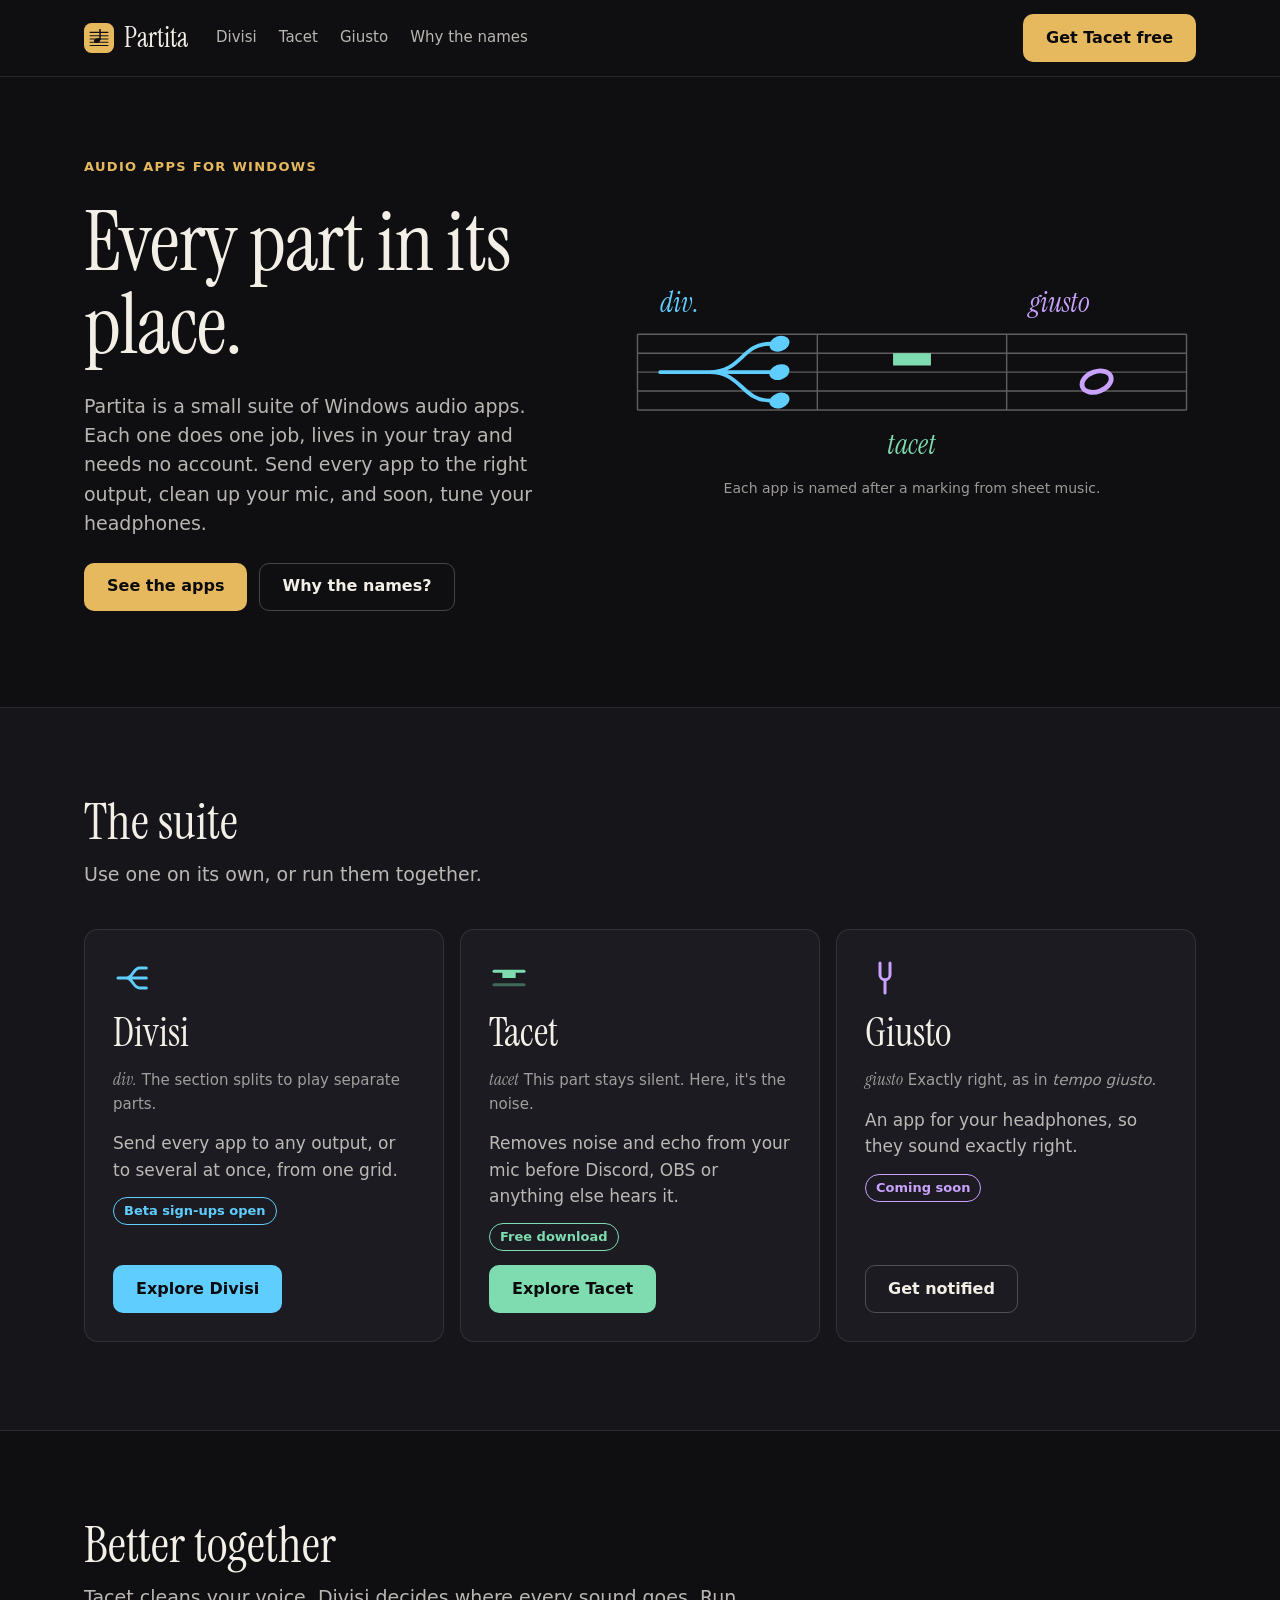
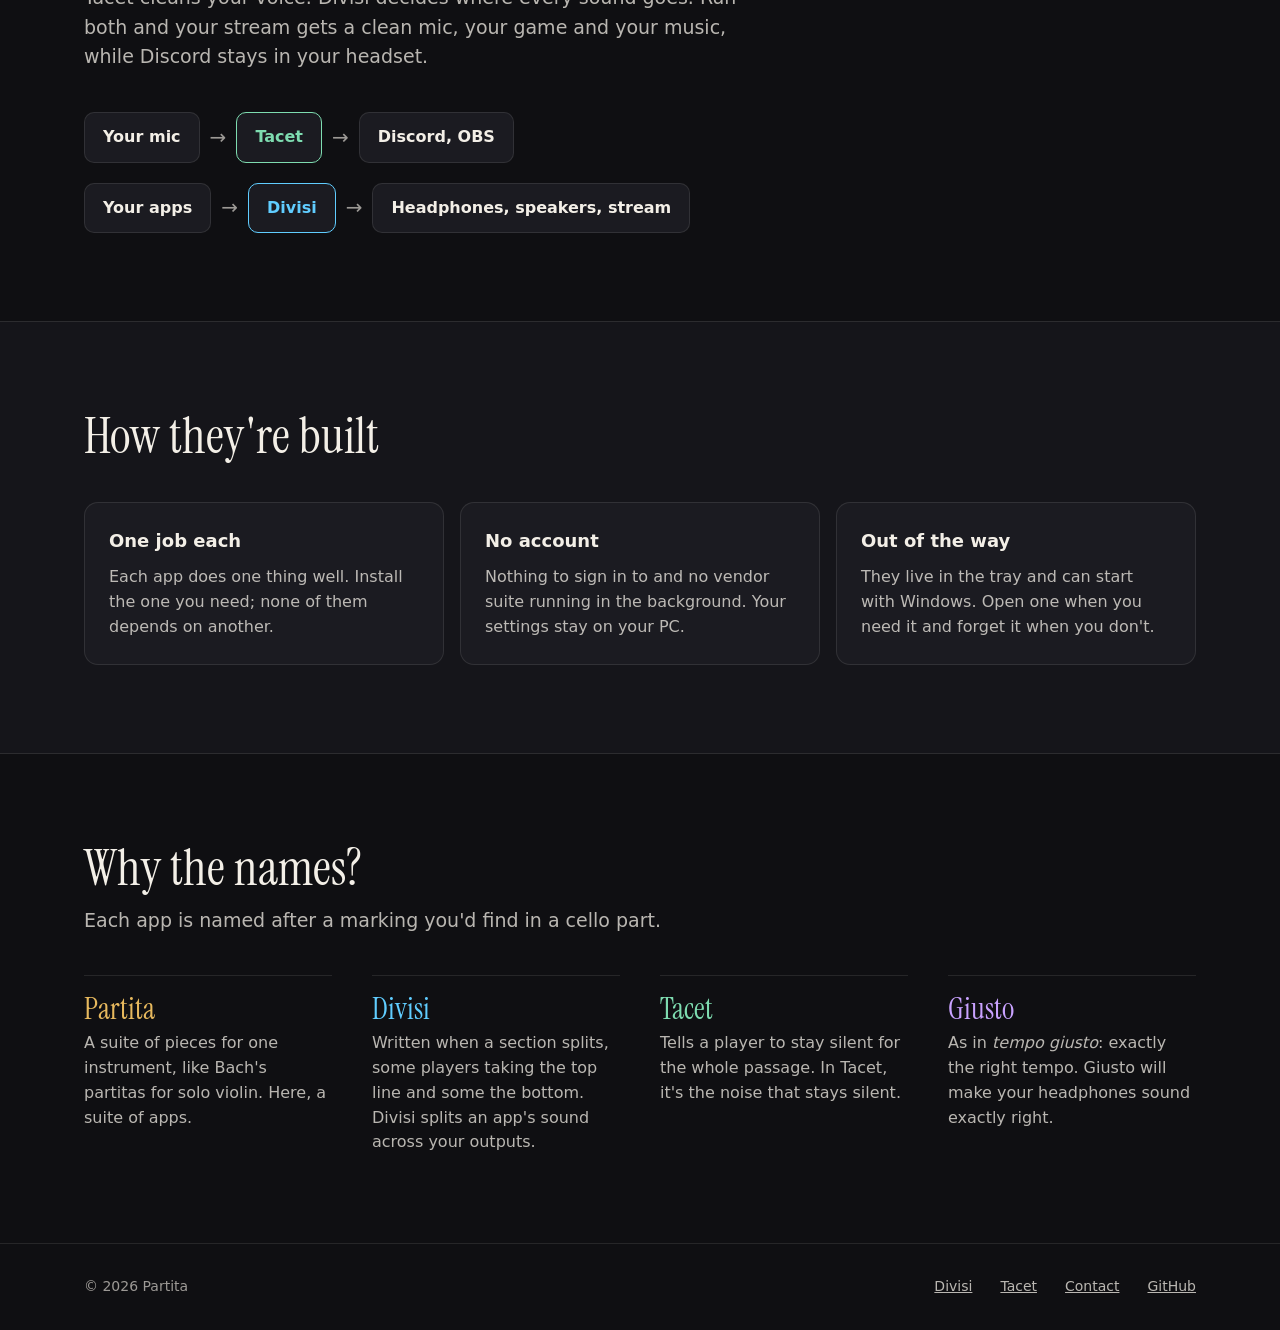
==== index.html @ 1d2a06c7 "Add Partita website: home, Divisi and Tacet pages Static site for the Partita suite of Windows audio" ====
<!doctype html>
<html lang="en">
<head>
<meta charset="utf-8">
<meta name="viewport" content="width=device-width, initial-scale=1">
<title>Partita: audio apps for Windows</title>
<meta name="description" content="Partita is a small suite of Windows audio apps. Divisi routes every app to any output, Tacet cleans up your mic, and Giusto is coming soon for headphones.">
<link rel="icon" href="favicon.svg" type="image/svg+xml">
<link rel="preconnect" href="https://fonts.googleapis.com">
<link rel="preconnect" href="https://fonts.gstatic.com" crossorigin>
<link rel="stylesheet" href="https://fonts.googleapis.com/css2?family=Instrument+Serif:ital@0;1&display=swap">
<link rel="stylesheet" href="style.css">
</head>
<body>

<header class="site-header">
  <nav class="wrap" aria-label="Main">
    <a class="brand" href="./" aria-current="page"><img src="favicon.svg" width="30" height="30" alt="">Partita</a>
    <div class="nav-links">
      <a href="divisi/">Divisi</a>
      <a href="tacet/">Tacet</a>
      <a href="#giusto">Giusto</a>
      <a href="#names">Why the names</a>
    </div>
    <a class="btn btn-primary" href="tacet/#download">Get Tacet free</a>
  </nav>
</header>

<main>
  <div class="wrap hero">
    <div class="stack">
      <p class="eyebrow">Audio apps for Windows</p>
      <h1>Every part in its place.</h1>
      <p class="lead">Partita is a small suite of Windows audio apps. Each one does one job, lives in your tray and needs no account. Send every app to the right output, clean up your mic, and soon, tune your headphones.</p>
      <div class="actions">
        <a class="btn btn-primary" href="#apps">See the apps</a>
        <a class="btn btn-ghost" href="#names">Why the names?</a>
      </div>
    </div>
    <div class="hero-art">
      <svg class="score" viewBox="0 0 600 210" role="img" aria-label="A bar of sheet music with the three markings the apps are named after: div., tacet and giusto.">
        <path class="staff-lines" d="M10 70H590M10 90H590M10 110H590M10 130H590M10 150H590M10 70V150M200 70V150M400 70V150M590 70V150" fill="none"/>
        <g style="color: var(--divisi)">
          <text x="34" y="46">div.</text>
          <path d="M34 110H86C120 110 120 80 150 80M86 110H150M86 110C120 110 120 140 150 140" fill="none" stroke="currentColor" stroke-width="4" stroke-linecap="round"/>
          <ellipse cx="160" cy="80" rx="11" ry="8" transform="rotate(-20 160 80)" fill="currentColor"/>
          <ellipse cx="160" cy="110" rx="11" ry="8" transform="rotate(-20 160 110)" fill="currentColor"/>
          <ellipse cx="160" cy="140" rx="11" ry="8" transform="rotate(-20 160 140)" fill="currentColor"/>
        </g>
        <g style="color: var(--tacet)">
          <rect x="280" y="90" width="40" height="13" fill="currentColor"/>
          <text x="300" y="196" text-anchor="middle">tacet</text>
        </g>
        <g style="color: var(--giusto)">
          <text x="424" y="46">giusto</text>
          <ellipse cx="495" cy="120" rx="16" ry="10.5" fill="none" stroke="currentColor" stroke-width="5" transform="rotate(-20 495 120)"/>
        </g>
      </svg>
      <p class="small" style="text-align: center">Each app is named after a marking from sheet music.</p>
    </div>
  </div>

  <section id="apps" class="alt">
    <div class="wrap">
      <div class="section-head">
        <h2>The suite</h2>
        <p>Use one on its own, or run them together.</p>
      </div>
      <div class="grid">
        <article class="card product" style="--c: var(--divisi)">
          <svg class="icon" viewBox="0 0 24 24" aria-hidden="true" fill="none" stroke="currentColor" stroke-width="1.8" stroke-linecap="round"><path d="M3 12h5c4 0 4-6 8-6h4M8 12h12M8 12c4 0 4 6 8 6h4"/></svg>
          <h3>Divisi</h3>
          <p class="meaning"><em>div.</em> The section splits to play separate parts.</p>
          <p class="pitch">Send every app to any output, or to several at once, from one grid.</p>
          <span class="pill">Beta sign-ups open</span>
          <a class="btn" href="divisi/">Explore Divisi</a>
        </article>
        <article class="card product" style="--c: var(--tacet)">
          <svg class="icon" viewBox="0 0 24 24" aria-hidden="true" fill="none" stroke="currentColor" stroke-width="1.8" stroke-linecap="round"><path d="M3 8h18"/><rect x="8" y="8" width="8" height="4" fill="currentColor" stroke="none"/><path d="M3 16h18" opacity="0.4"/></svg>
          <h3>Tacet</h3>
          <p class="meaning"><em>tacet</em> This part stays silent. Here, it's the noise.</p>
          <p class="pitch">Removes noise and echo from your mic before Discord, OBS or anything else hears it.</p>
          <span class="pill">Free download</span>
          <a class="btn" href="tacet/">Explore Tacet</a>
        </article>
        <article id="giusto" class="card product" style="--c: var(--giusto)">
          <svg class="icon" viewBox="0 0 24 24" aria-hidden="true" fill="none" stroke="currentColor" stroke-width="1.8" stroke-linecap="round"><path d="M9 3v7a3 3 0 0 0 6 0V3M12 13v8"/></svg>
          <h3>Giusto</h3>
          <p class="meaning"><em>giusto</em> Exactly right, as in <i>tempo giusto</i>.</p>
          <p class="pitch">An app for your headphones, so they sound exactly right.</p>
          <span class="pill">Coming soon</span>
          <a class="btn btn-ghost" href="mailto:contact@example.com?subject=Tell%20me%20when%20Giusto%20is%20out">Get notified</a>
        </article>
      </div>
    </div>
  </section>

  <section>
    <div class="wrap">
      <div class="section-head">
        <h2>Better together</h2>
        <p>Tacet cleans your voice. Divisi decides where every sound goes. Run both and your stream gets a clean mic, your game and your music, while Discord stays in your headset.</p>
      </div>
      <div class="stack">
        <div class="flow" role="img" aria-label="Your mic goes through Tacet, then to Discord and OBS.">
          <span aria-hidden="true">Your mic</span><span class="arrow" aria-hidden="true">→</span>
          <span class="hl" style="--hl: var(--tacet)" aria-hidden="true">Tacet</span><span class="arrow" aria-hidden="true">→</span>
          <span aria-hidden="true">Discord, OBS</span>
        </div>
        <div class="flow" role="img" aria-label="Your apps go through Divisi, then to your headphones, speakers and stream.">
          <span aria-hidden="true">Your apps</span><span class="arrow" aria-hidden="true">→</span>
          <span class="hl" style="--hl: var(--divisi)" aria-hidden="true">Divisi</span><span class="arrow" aria-hidden="true">→</span>
          <span aria-hidden="true">Headphones, speakers, stream</span>
        </div>
      </div>
    </div>
  </section>

  <section class="alt">
    <div class="wrap">
      <div class="section-head">
        <h2>How they're built</h2>
      </div>
      <div class="grid">
        <div class="card">
          <h3>One job each</h3>
          <p>Each app does one thing well. Install the one you need; none of them depends on another.</p>
        </div>
        <div class="card">
          <h3>No account</h3>
          <p>Nothing to sign in to and no vendor suite running in the background. Your settings stay on your PC.</p>
        </div>
        <div class="card">
          <h3>Out of the way</h3>
          <p>They live in the tray and can start with Windows. Open one when you need it and forget it when you don't.</p>
        </div>
      </div>
    </div>
  </section>

  <section id="names">
    <div class="wrap">
      <div class="section-head">
        <h2>Why the names?</h2>
        <p>Each app is named after a marking you'd find in a cello part.</p>
      </div>
      <dl class="names">
        <div><dt style="color: var(--gold)">Partita</dt><dd>A suite of pieces for one instrument, like Bach's partitas for solo violin. Here, a suite of apps.</dd></div>
        <div><dt style="color: var(--divisi)">Divisi</dt><dd>Written when a section splits, some players taking the top line and some the bottom. Divisi splits an app's sound across your outputs.</dd></div>
        <div><dt style="color: var(--tacet)">Tacet</dt><dd>Tells a player to stay silent for the whole passage. In Tacet, it's the noise that stays silent.</dd></div>
        <div><dt style="color: var(--giusto)">Giusto</dt><dd>As in <i>tempo giusto</i>: exactly the right tempo. Giusto will make your headphones sound exactly right.</dd></div>
      </dl>
    </div>
  </section>
</main>

<footer class="site-footer">
  <div class="wrap">
    <span>© 2026 Partita</span>
    <a href="divisi/">Divisi</a>
    <a href="tacet/">Tacet</a>
    <a href="mailto:contact@example.com">Contact</a>
    <a href="https://github.com/TooCoolCello">GitHub</a>
  </div>
</footer>

</body>
</html>
---- style.css ----
/* Partita: one stylesheet for every page. Each page sets its accent with a body class. */
:root {
  color-scheme: dark;
  --bg: #0f0f12;
  --bg-alt: #15151a;
  --card: #1b1b21;
  --line: rgba(243, 239, 231, 0.1);
  --text: #f3efe7;
  --muted: rgba(243, 239, 231, 0.75);
  --dim: rgba(243, 239, 231, 0.62);
  --gold: #e7b95e;
  --divisi: #60cdff;
  --tacet: #7edcb0;
  --giusto: #c9a2ff;
  --accent: var(--gold);
  --serif: "Instrument Serif", Georgia, "Times New Roman", serif;
  --sans: "Segoe UI Variable Text", "Segoe UI Variable", "Segoe UI", system-ui, -apple-system, sans-serif;
}
.page-divisi { --accent: var(--divisi); }
.page-tacet { --accent: var(--tacet); }

* { box-sizing: border-box; }
html { scroll-behavior: smooth; }
@media (prefers-reduced-motion: reduce) { html { scroll-behavior: auto; } }
body { margin: 0; background: var(--bg); color: var(--text); font: 16px/1.55 var(--sans); }
a { color: var(--accent); }
:focus-visible { outline: 2px solid var(--text); outline-offset: 3px; border-radius: 4px; }
h1, h2, h3 { margin: 0; font-weight: 400; }
h1 { font-family: var(--serif); font-size: clamp(2.8rem, 6.5vw, 5.2rem); line-height: 1; letter-spacing: -0.01em; }
h2 { font-family: var(--serif); font-size: clamp(2.1rem, 4.2vw, 3.1rem); line-height: 1.05; }
h3 { font-size: 18px; font-weight: 600; }
p { margin: 0; }
em { font-family: var(--serif); font-size: 1.15em; }

.wrap { max-width: 1160px; margin: 0 auto; padding: 0 24px; }
section { padding: 88px 0; }
.alt { background: var(--bg-alt); border-block: 1px solid var(--line); }
.stack { display: flex; flex-direction: column; gap: 20px; }
.section-head { display: flex; flex-direction: column; gap: 12px; max-width: 660px; margin-bottom: 40px; }
.section-head p, .lead { font-size: 19px; color: var(--muted); }
.lead { max-width: 38ch; }
.small { font-size: 14px; color: var(--dim); }
.eyebrow { font-size: 13px; font-weight: 600; letter-spacing: 0.1em; text-transform: uppercase; color: var(--accent); }

/* Header and footer */
.site-header { border-bottom: 1px solid var(--line); }
.site-header nav { display: flex; flex-wrap: wrap; align-items: center; gap: 8px 28px; padding-block: 14px; }
@media (max-width: 600px) { .site-header .btn { display: none; } }
.brand { display: flex; align-items: center; gap: 10px; color: var(--text); text-decoration: none; font-family: var(--serif); font-size: 28px; line-height: 1; }
.nav-links { display: flex; flex-wrap: wrap; gap: 0 22px; flex-grow: 1; }
.nav-links a { color: var(--muted); text-decoration: none; font-size: 15px; padding: 12px 0; }
.nav-links a:hover, .nav-links a[aria-current="page"] { color: var(--text); }
.site-footer { border-top: 1px solid var(--line); padding: 32px 0; font-size: 14px; color: var(--dim); }
.site-footer .wrap { display: flex; flex-wrap: wrap; gap: 8px 28px; }
.site-footer span { flex-grow: 1; }
.site-footer a { color: var(--muted); }

/* Buttons and pills */
.actions { display: flex; flex-wrap: wrap; gap: 12px; }
.btn { display: inline-flex; align-items: center; justify-content: center; min-height: 48px; padding: 0 22px; border-radius: 10px; border: 1px solid transparent; font: inherit; font-weight: 600; text-decoration: none; cursor: pointer; }
.btn-primary { background: var(--accent); color: #0b0b0d; }
.btn-primary:hover { filter: brightness(1.08); }
.btn-ghost { border-color: rgba(243, 239, 231, 0.24); color: var(--text); }
.btn-ghost:hover { border-color: rgba(243, 239, 231, 0.5); }
.pill { align-self: flex-start; padding: 3px 10px; border-radius: 999px; font-size: 13px; font-weight: 600; border: 1px solid currentColor; }

/* Hero */
.hero { display: flex; flex-wrap: wrap; align-items: center; gap: 56px; padding: 80px 24px 96px; }
.hero > .stack { flex: 1 1 420px; min-width: 0; gap: 24px; }
.hero-art { flex: 1 1 500px; min-width: 0; display: flex; flex-direction: column; gap: 12px; }

/* Cards */
.grid { display: grid; grid-template-columns: repeat(auto-fit, minmax(min(100%, 300px), 1fr)); gap: 16px; }
.card { padding: 24px; border-radius: 14px; background: var(--card); border: 1px solid var(--line); display: flex; flex-direction: column; gap: 10px; }
.card p { color: var(--muted); }
.icon { width: 28px; height: 28px; color: var(--accent); flex: none; }

/* Product cards on the home page */
.product { padding: 28px; gap: 14px; color: var(--c); }
.product h3 { font-family: var(--serif); font-weight: 400; font-size: 40px; line-height: 1; color: var(--text); }
.product .meaning { color: var(--dim); font-size: 15px; }
.product .pitch { color: var(--muted); font-size: 17px; }
.product .btn { margin-top: auto; align-self: flex-start; background: var(--c); color: #0b0b0d; }
.product .btn.btn-ghost { background: none; color: var(--text); }
.product svg.icon { width: 40px; height: 40px; color: var(--c); }

/* Sheet music art */
.score { width: 100%; height: auto; display: block; }
.score .staff-lines { stroke: rgba(243, 239, 231, 0.35); stroke-width: 1.5; }
.score text { font-family: var(--serif); font-style: italic; font-size: 30px; fill: currentColor; }

/* Names list */
.names { display: grid; grid-template-columns: repeat(auto-fit, minmax(min(100%, 240px), 1fr)); gap: 32px 40px; margin: 0; }
.names div { display: flex; flex-direction: column; gap: 6px; border-top: 1px solid var(--line); padding-top: 16px; }
.names dt { font-family: var(--serif); font-size: 30px; line-height: 1.1; }
.names dd { margin: 0; color: var(--muted); }

/* Flow diagram */
.flow { display: flex; flex-wrap: wrap; align-items: center; gap: 10px; }
.flow span:not(.arrow) { padding: 12px 18px; border-radius: 10px; background: var(--card); border: 1px solid var(--line); font-weight: 600; }
.flow .hl { border-color: var(--hl, var(--accent)) !important; color: var(--hl, var(--accent)); }
.flow .arrow { color: var(--dim); font-size: 20px; }

/* App window mock-ups (Divisi matrix, Tacet waveform) */
.window { background: #1c1c1c; border: 1px solid rgba(255, 255, 255, 0.09); border-radius: 12px; box-shadow: 0 20px 60px rgba(0, 0, 0, 0.5); overflow: hidden; }
.window-bar { display: flex; align-items: center; gap: 10px; padding: 12px 16px; border-bottom: 1px solid rgba(255, 255, 255, 0.08); font-size: 13px; }
.window-bar .grow { flex-grow: 1; }
.chip { padding: 3px 10px; border-radius: 4px; background: rgba(255, 255, 255, 0.06); border: 1px solid rgba(255, 255, 255, 0.08); color: var(--muted); font-size: 12px; }

.matrix { padding: 16px; overflow-x: auto; }
.matrix-grid { display: grid; grid-template-columns: minmax(140px, 1.5fr) repeat(3, minmax(70px, 1fr)); gap: 8px; align-items: center; min-width: 420px; }
.matrix-grid .out { font-size: 12px; color: var(--dim); text-align: center; }
.app { display: flex; align-items: center; gap: 10px; min-width: 0; }
.app .tile { flex: none; width: 32px; height: 32px; border-radius: 8px; display: flex; align-items: center; justify-content: center; font-weight: 700; font-size: 14px; }
.app b { display: block; font-size: 14px; }
.app small { display: block; font-size: 12px; color: var(--dim); white-space: nowrap; overflow: hidden; text-overflow: ellipsis; }
.cell { height: 48px; border-radius: 8px; border: 1px solid rgba(255, 255, 255, 0.08); background: rgba(255, 255, 255, 0.03); color: var(--text); font: inherit; font-size: 11px; cursor: pointer; padding: 0; display: flex; flex-direction: column; align-items: center; justify-content: center; gap: 4px; }
.cell:hover { border-color: rgba(255, 255, 255, 0.2); }
.dot { width: 7px; height: 7px; border-radius: 50%; background: rgba(255, 255, 255, 0.28); }
.cell .gain { visibility: hidden; line-height: 1; color: var(--muted); font-variant-numeric: tabular-nums; }
.cell[aria-pressed="true"] { border-color: var(--accent); background: rgba(96, 205, 255, 0.13); }
.cell[aria-pressed="true"] .dot, .on .dot { width: 10px; height: 10px; background: var(--accent); }
.cell[aria-pressed="true"] .gain { visibility: visible; }

.flyout { width: 100%; max-width: 360px; margin: 0 auto; border-radius: 8px; background: #262626; font-size: 13px; }
.flyout .rows { padding: 4px 16px 12px; display: grid; grid-template-columns: 80px repeat(3, 1fr); gap: 6px; align-items: center; }
.flyout .rows .out { font-size: 11px; color: var(--dim); text-align: center; }
.flyout .slot { height: 28px; border-radius: 6px; background: rgba(255, 255, 255, 0.03); display: flex; align-items: center; justify-content: center; }
.flyout .slot.on { background: rgba(255, 255, 255, 0.08); }
.flyout .foot { border-top: 1px solid rgba(255, 255, 255, 0.08); padding: 10px 16px; font-size: 12px; color: var(--muted); }
.taskbar { max-width: 360px; height: 40px; margin: 12px auto 0; border-radius: 8px; background: #1c1c1c; display: flex; align-items: center; justify-content: flex-end; gap: 10px; padding: 0 12px; font-size: 12px; color: var(--muted); }

.wave { padding: 20px; display: flex; flex-direction: column; gap: 18px; }
.wave figure { margin: 0; display: flex; flex-direction: column; gap: 8px; }
.wave figcaption { font-size: 13px; color: var(--dim); }
.wave svg { width: 100%; height: auto; display: block; }
.wave .before { color: rgba(243, 239, 231, 0.4); }
.wave .after { color: var(--tacet); }

/* Pricing */
.price { font-size: 46px; font-weight: 700; line-height: 1.1; }
.price small { font-size: 16px; font-weight: 400; color: var(--muted); }
.card ul { margin: 0; padding-left: 20px; color: var(--muted); display: flex; flex-direction: column; gap: 6px; }
.card .btn { margin-top: auto; }
.featured { border: 2px solid var(--accent); }

/* FAQ */
.faq { max-width: 820px; }
details { padding: 18px 22px; border-radius: 12px; background: var(--card); border: 1px solid var(--line); }
details + details { margin-top: 12px; }
summary { cursor: pointer; font-size: 18px; font-weight: 600; }
details p { margin-top: 10px; color: var(--muted); }

.notes { margin: 0; padding-left: 20px; color: var(--muted); display: flex; flex-direction: column; gap: 10px; max-width: 70ch; }
.center { text-align: center; align-items: center; }
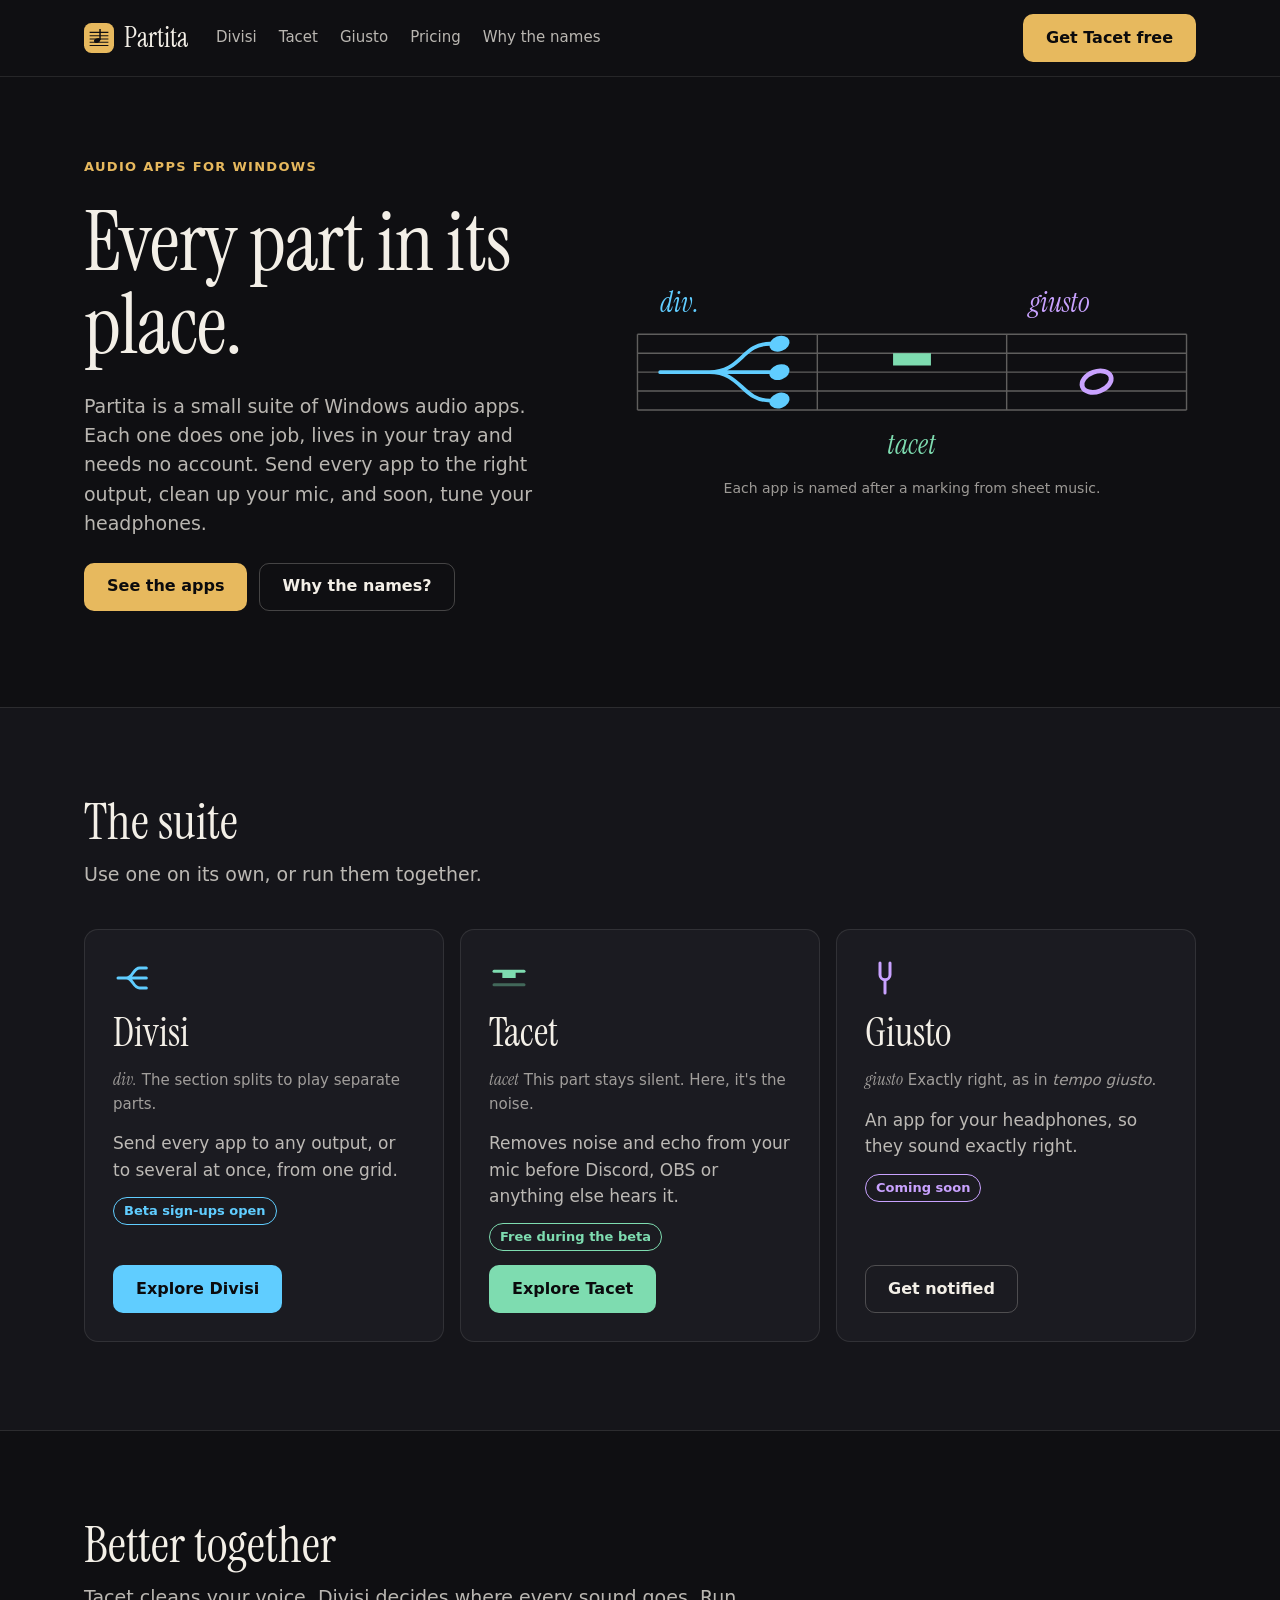
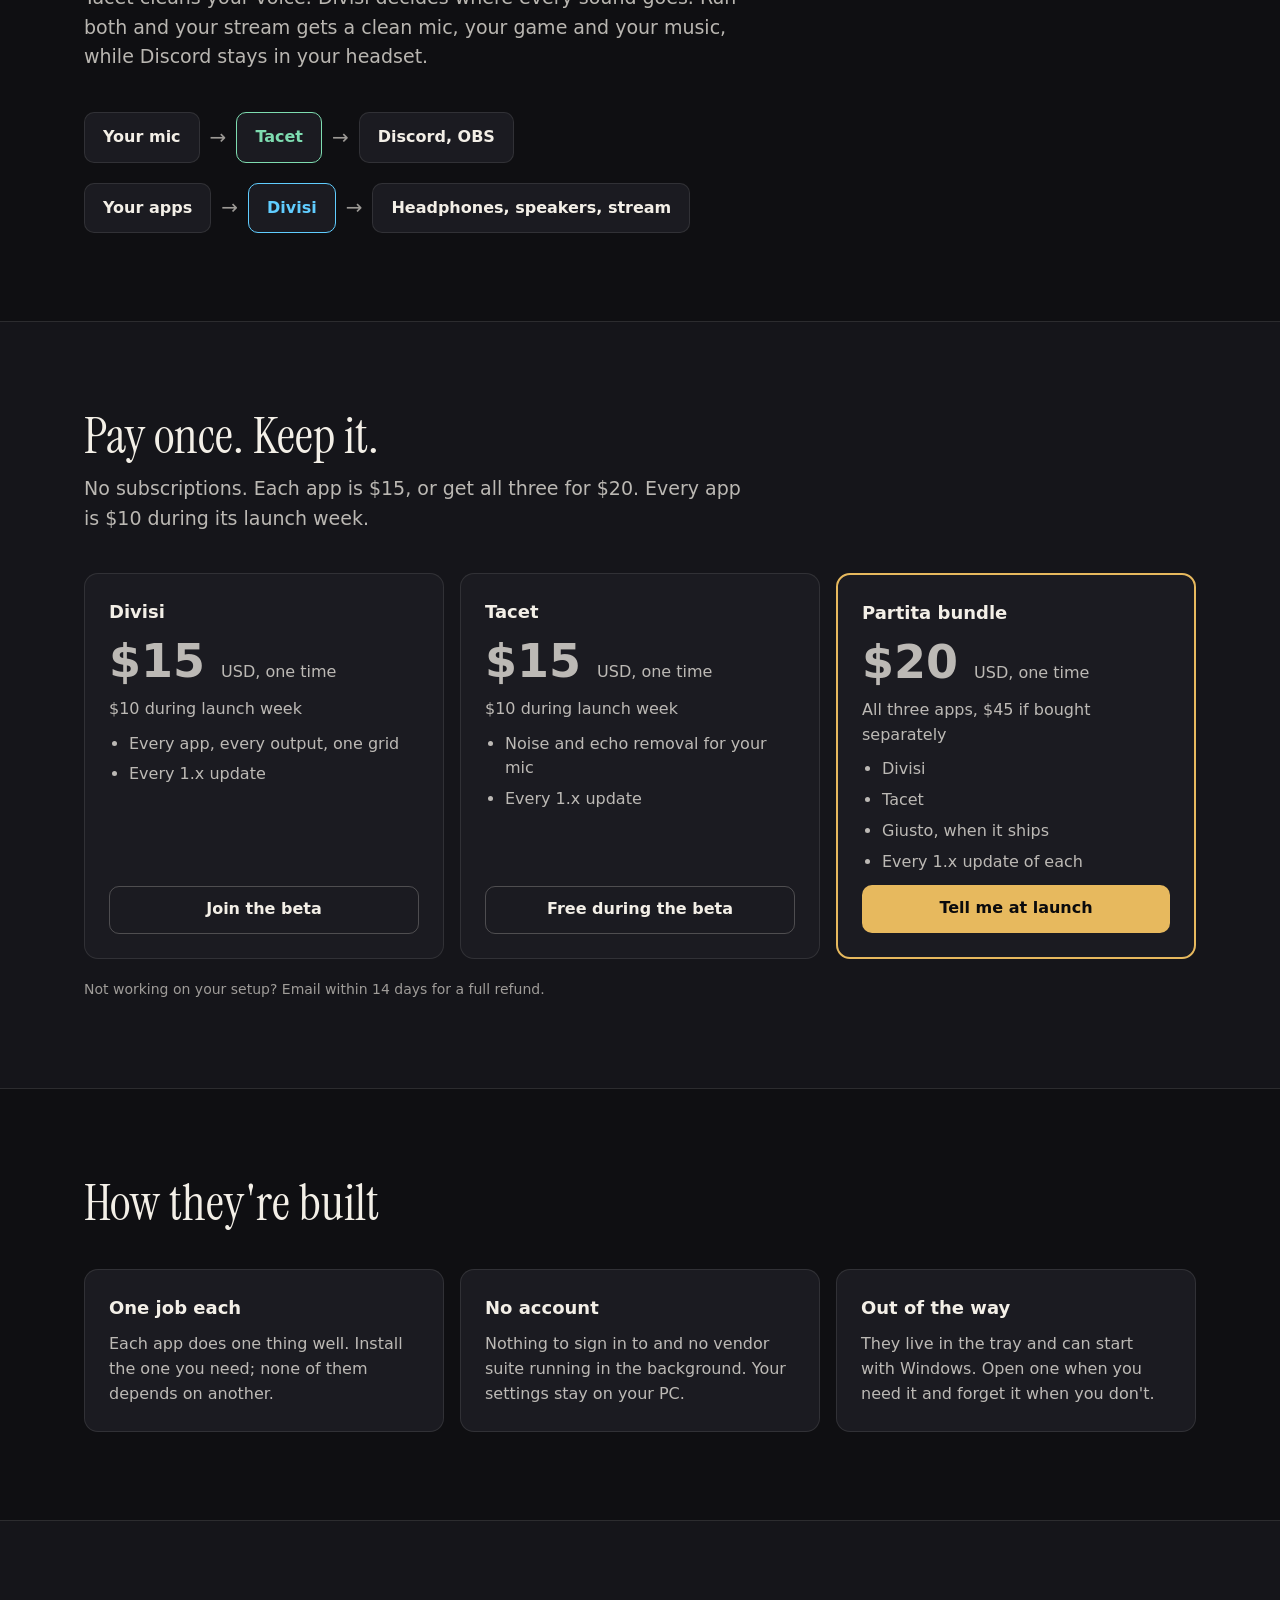
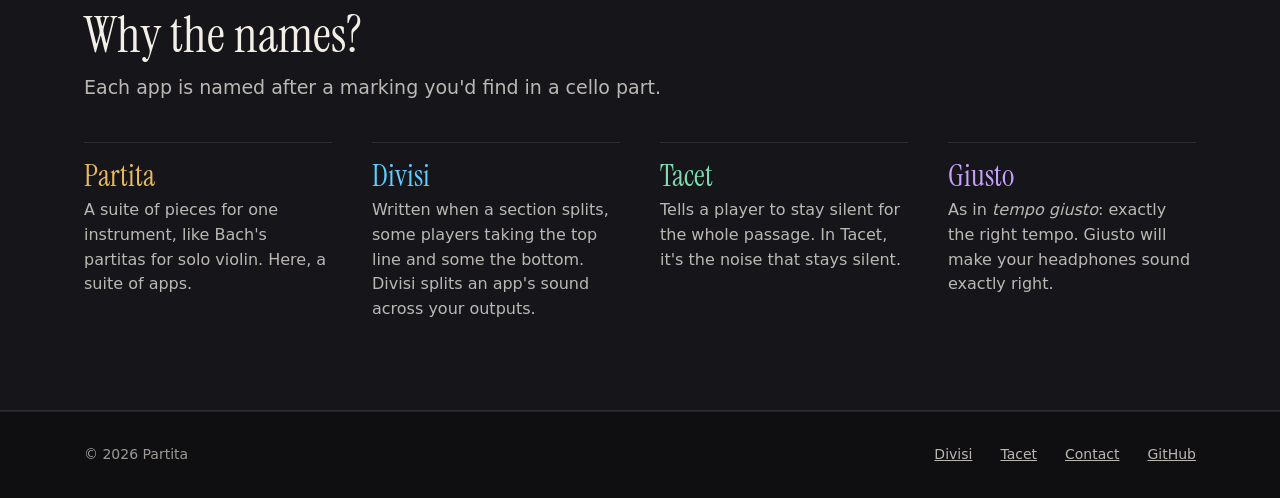
==== commit 6922ae0d: "Add pricing: $15 per app, $20 Partita bundle Each app is $15 one time ($10 in its launch week); the " ====
--- a/index.html
+++ b/index.html
@@ -20,6 +20,7 @@
       <a href="divisi/">Divisi</a>
       <a href="tacet/">Tacet</a>
       <a href="#giusto">Giusto</a>
+      <a href="#pricing">Pricing</a>
       <a href="#names">Why the names</a>
     </div>
     <a class="btn btn-primary" href="tacet/#download">Get Tacet free</a>
@@ -80,7 +81,7 @@
           <h3>Tacet</h3>
           <p class="meaning"><em>tacet</em> This part stays silent. Here, it's the noise.</p>
           <p class="pitch">Removes noise and echo from your mic before Discord, OBS or anything else hears it.</p>
-          <span class="pill">Free download</span>
+          <span class="pill">Free during the beta</span>
           <a class="btn" href="tacet/">Explore Tacet</a>
         </article>
         <article id="giusto" class="card product" style="--c: var(--giusto)">
@@ -116,7 +117,40 @@
     </div>
   </section>
 
-  <section class="alt">
+  <section id="pricing" class="alt">
+    <div class="wrap">
+      <div class="section-head">
+        <h2>Pay once. Keep it.</h2>
+        <p>No subscriptions. Each app is $15, or get all three for $20. Every app is $10 during its launch week.</p>
+      </div>
+      <div class="grid">
+        <div class="card" style="--accent: var(--divisi)">
+          <h3>Divisi</h3>
+          <p class="price">$15 <small>USD, one time</small></p>
+          <p class="launch">$10 during launch week</p>
+          <ul><li>Every app, every output, one grid</li><li>Every 1.x update</li></ul>
+          <a class="btn btn-ghost" href="divisi/#beta">Join the beta</a>
+        </div>
+        <div class="card" style="--accent: var(--tacet)">
+          <h3>Tacet</h3>
+          <p class="price">$15 <small>USD, one time</small></p>
+          <p class="launch">$10 during launch week</p>
+          <ul><li>Noise and echo removal for your mic</li><li>Every 1.x update</li></ul>
+          <a class="btn btn-ghost" href="tacet/#download">Free during the beta</a>
+        </div>
+        <div class="card featured">
+          <h3>Partita bundle</h3>
+          <p class="price">$20 <small>USD, one time</small></p>
+          <p class="launch">All three apps, $45 if bought separately</p>
+          <ul><li>Divisi</li><li>Tacet</li><li>Giusto, when it ships</li><li>Every 1.x update of each</li></ul>
+          <a class="btn btn-primary" href="mailto:contact@example.com?subject=Partita%20bundle">Tell me at launch</a>
+        </div>
+      </div>
+      <p class="small" style="margin-top: 20px">Not working on your setup? Email within 14 days for a full refund.</p>
+    </div>
+  </section>
+
+  <section>
     <div class="wrap">
       <div class="section-head">
         <h2>How they're built</h2>
@@ -138,7 +172,7 @@
     </div>
   </section>
 
-  <section id="names">
+  <section id="names" class="alt">
     <div class="wrap">
       <div class="section-head">
         <h2>Why the names?</h2>
--- a/style.css
+++ b/style.css
@@ -143,6 +143,7 @@
 .card ul { margin: 0; padding-left: 20px; color: var(--muted); display: flex; flex-direction: column; gap: 6px; }
 .card .btn { margin-top: auto; }
 .featured { border: 2px solid var(--accent); }
+.launch { color: var(--accent); }
 
 /* FAQ */
 .faq { max-width: 820px; }
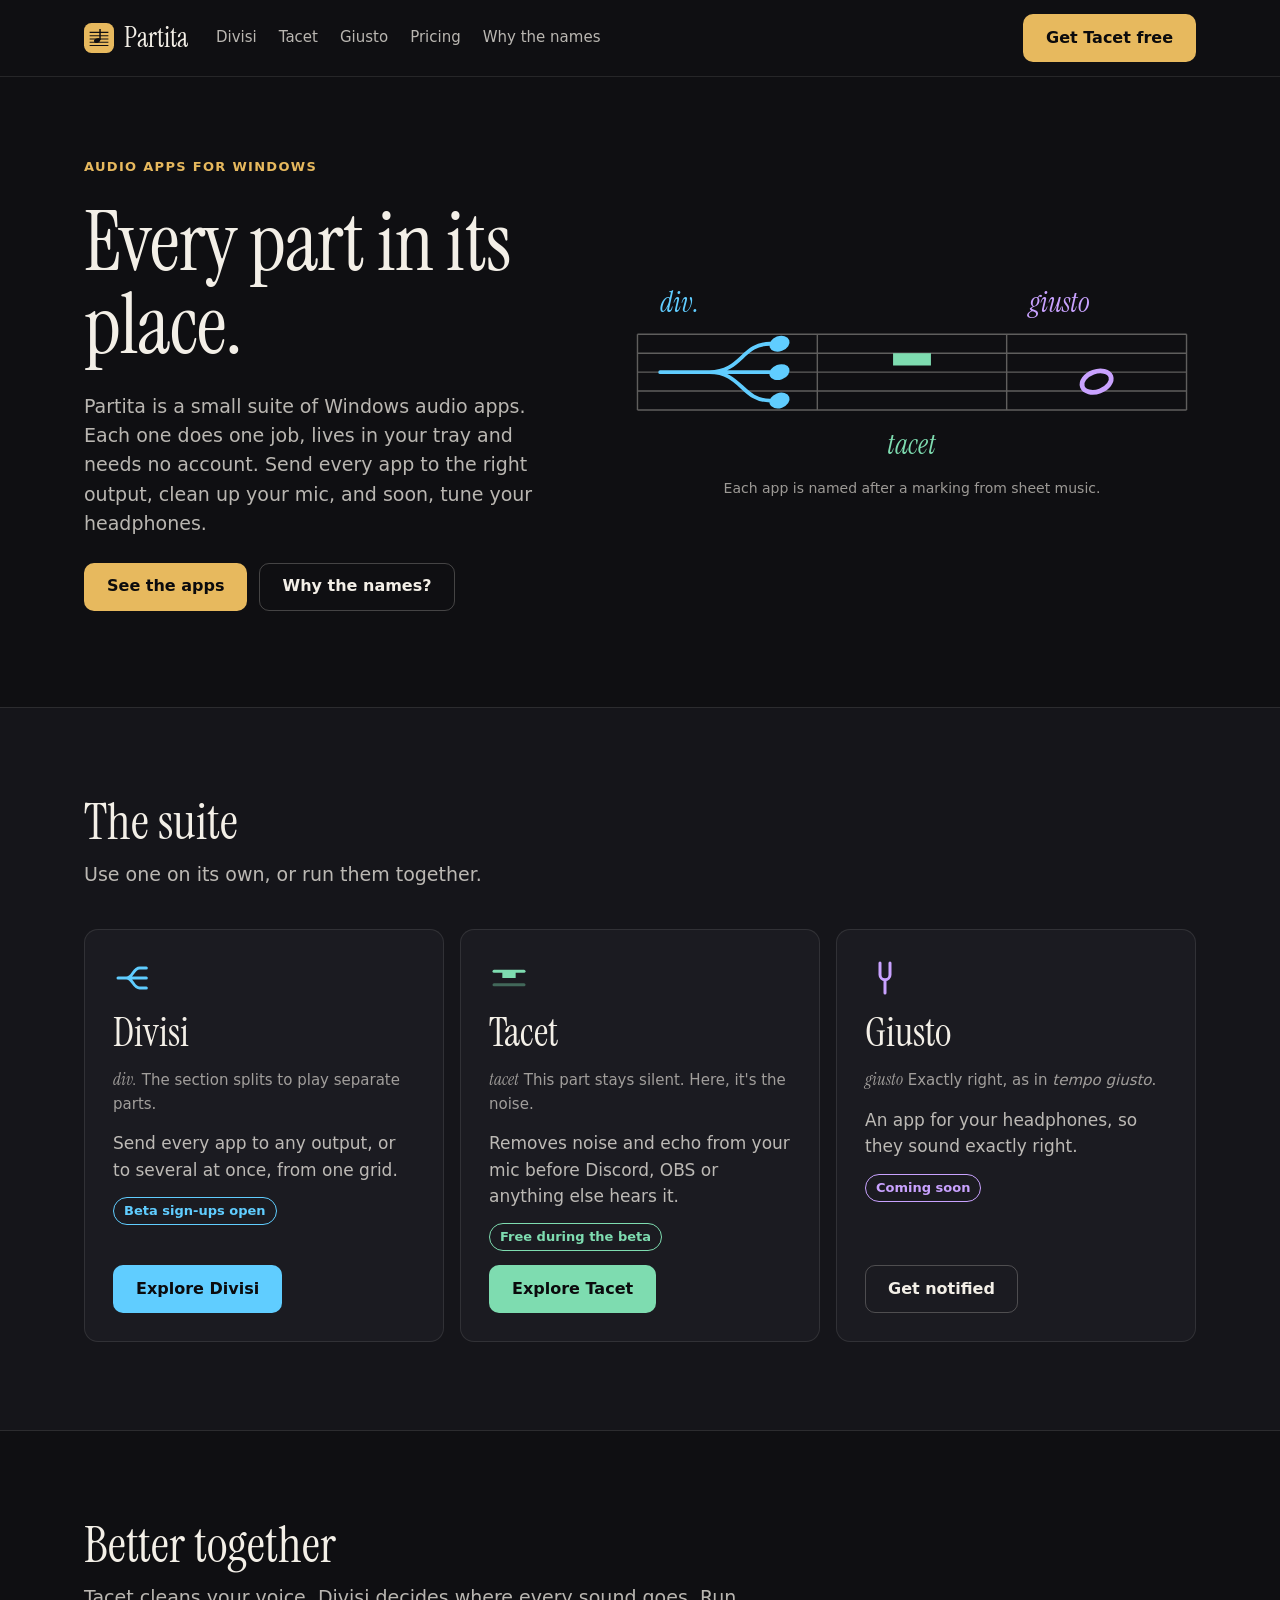
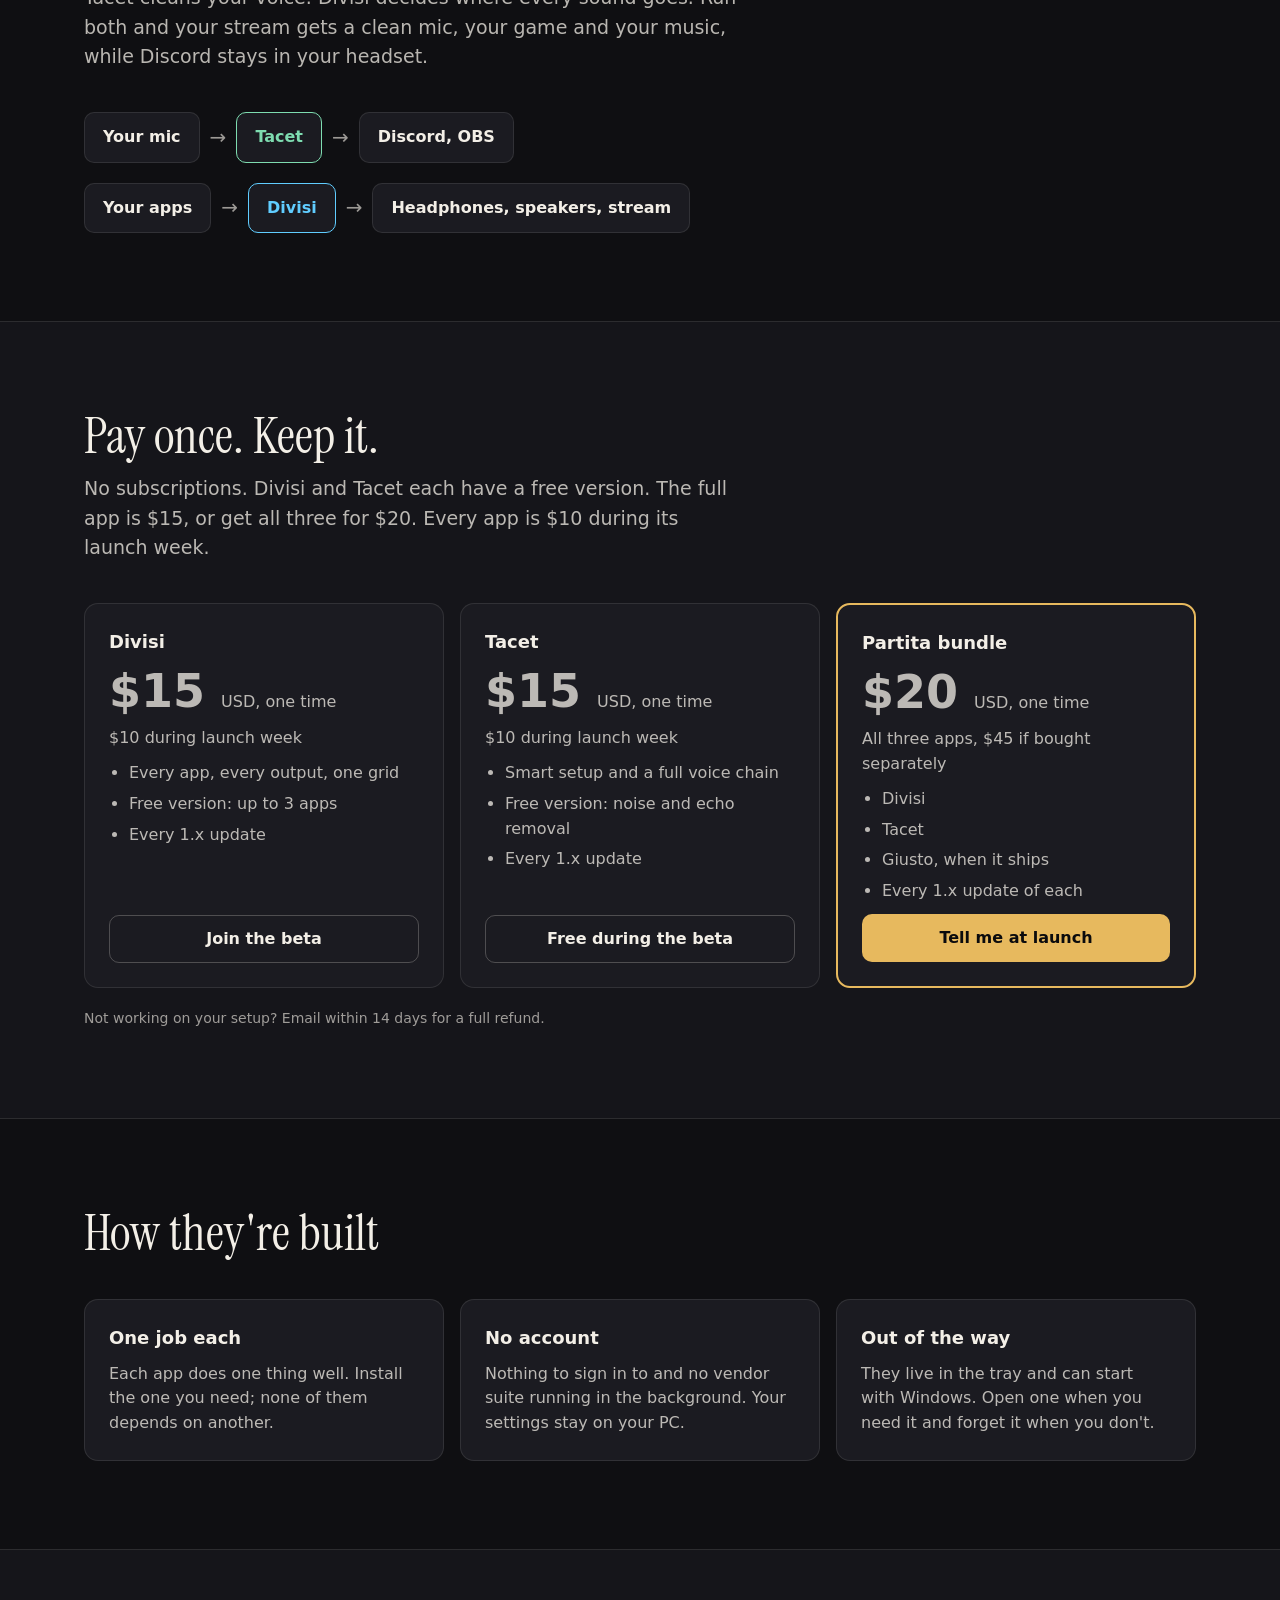
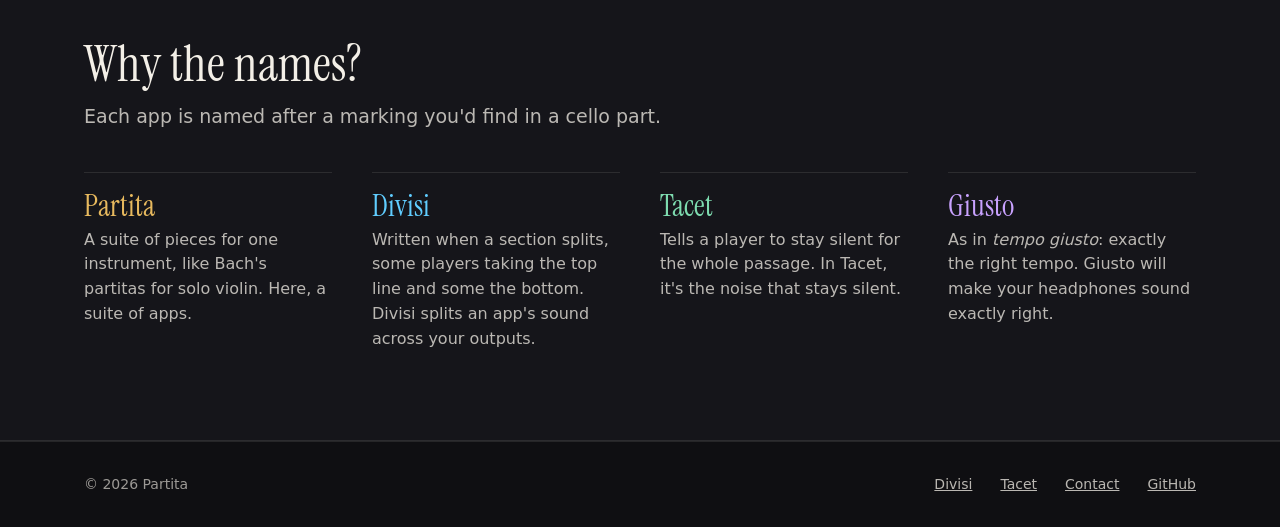
==== commit fe0513be: "Add a free version of Tacet Free keeps noise removal, echo cancellation and the voice gate. The $15 " ====
--- a/index.html
+++ b/index.html
@@ -121,21 +121,21 @@
     <div class="wrap">
       <div class="section-head">
         <h2>Pay once. Keep it.</h2>
-        <p>No subscriptions. Each app is $15, or get all three for $20. Every app is $10 during its launch week.</p>
+        <p>No subscriptions. Divisi and Tacet each have a free version. The full app is $15, or get all three for $20. Every app is $10 during its launch week.</p>
       </div>
       <div class="grid">
         <div class="card" style="--accent: var(--divisi)">
           <h3>Divisi</h3>
           <p class="price">$15 <small>USD, one time</small></p>
           <p class="launch">$10 during launch week</p>
-          <ul><li>Every app, every output, one grid</li><li>Every 1.x update</li></ul>
+          <ul><li>Every app, every output, one grid</li><li>Free version: up to 3 apps</li><li>Every 1.x update</li></ul>
           <a class="btn btn-ghost" href="divisi/#beta">Join the beta</a>
         </div>
         <div class="card" style="--accent: var(--tacet)">
           <h3>Tacet</h3>
           <p class="price">$15 <small>USD, one time</small></p>
           <p class="launch">$10 during launch week</p>
-          <ul><li>Noise and echo removal for your mic</li><li>Every 1.x update</li></ul>
+          <ul><li>Smart setup and a full voice chain</li><li>Free version: noise and echo removal</li><li>Every 1.x update</li></ul>
           <a class="btn btn-ghost" href="tacet/#download">Free during the beta</a>
         </div>
         <div class="card featured">
